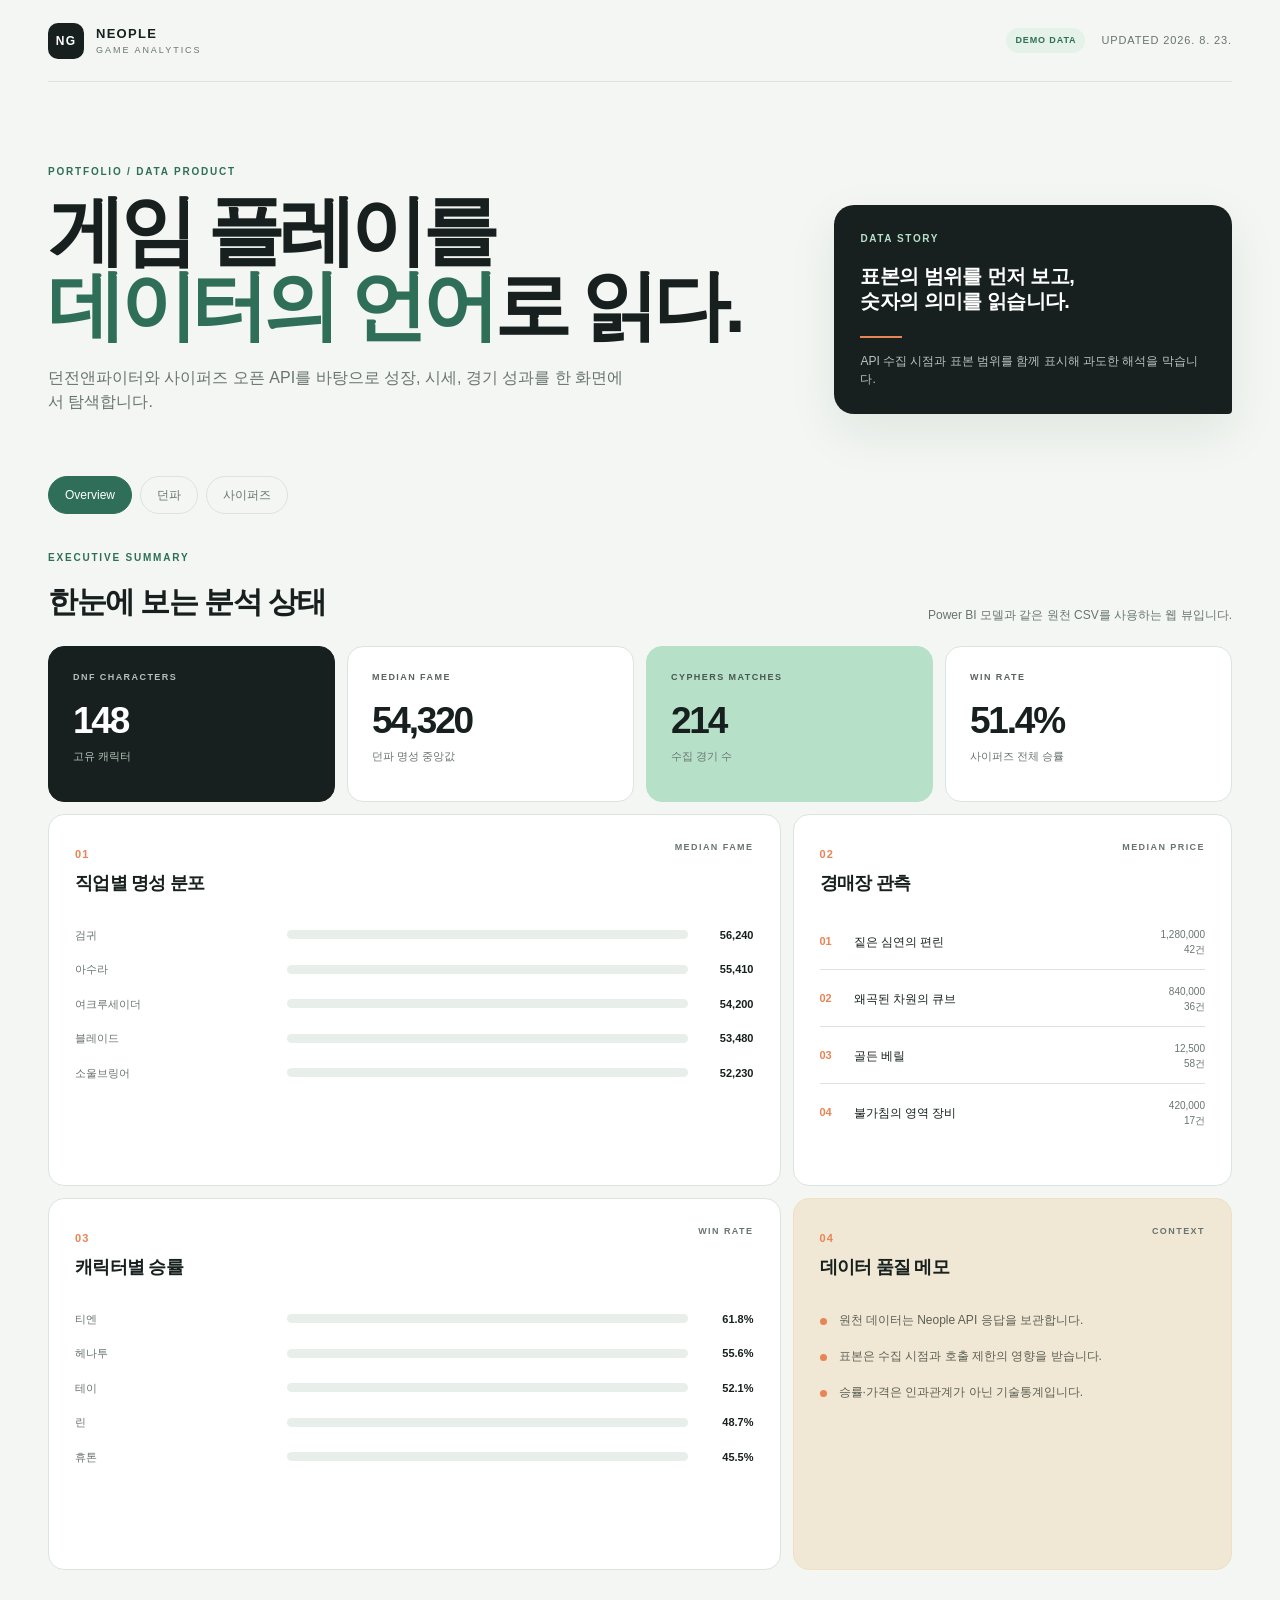
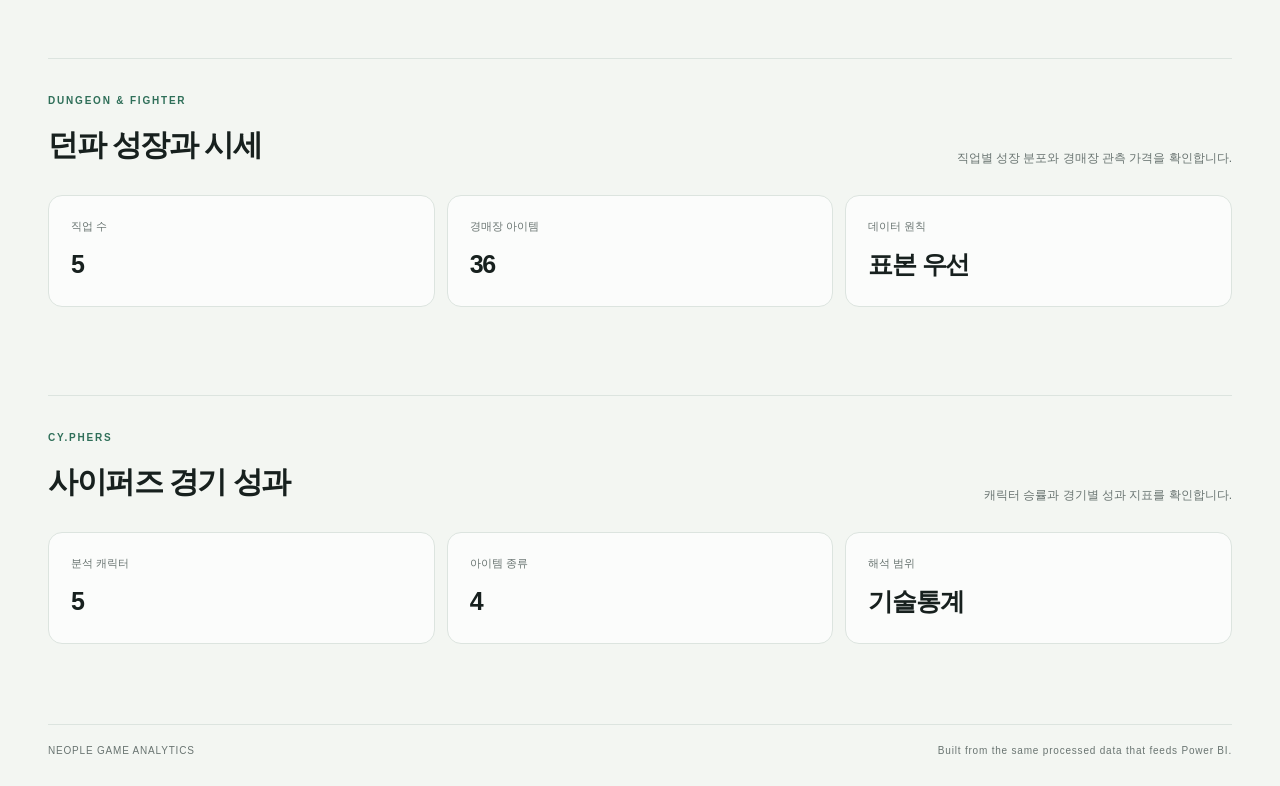
==== web/index.html @ d45e11d3 "feat: add web dashboard export and data integrity fixes" ====
<!doctype html>
<html lang="ko">
  <head>
    <meta charset="utf-8" />
    <meta name="viewport" content="width=device-width, initial-scale=1" />
    <meta name="description" content="Neople Game Analytics web dashboard" />
    <title>NEOPLE Game Analytics</title>
    <link rel="stylesheet" href="styles.css" />
  </head>
  <body>
    <div class="app-shell">
      <header class="topbar">
        <a class="brand" href="./" aria-label="Neople Game Analytics 홈">
          <span class="brand-mark">NG</span>
          <span>
            <strong>NEOPLE</strong>
            <small>GAME ANALYTICS</small>
          </span>
        </a>
        <div class="topbar-meta">
          <span id="sourceBadge" class="status-badge">DEMO DATA</span>
          <span id="generatedAt">업데이트 확인 중</span>
        </div>
      </header>

      <main>
        <section class="hero">
          <div class="hero-copy">
            <p class="eyebrow">PORTFOLIO / DATA PRODUCT</p>
            <h1>게임 플레이를<br /><em>데이터의 언어</em>로 읽다.</h1>
            <p class="hero-description">
              던전앤파이터와 사이퍼즈 오픈 API를 바탕으로 성장, 시세, 경기 성과를 한 화면에서 탐색합니다.
            </p>
          </div>
          <aside class="hero-note">
            <span class="note-kicker">DATA STORY</span>
            <strong>표본의 범위를 먼저 보고,<br />숫자의 의미를 읽습니다.</strong>
            <span class="note-line"></span>
            <p>API 수집 시점과 표본 범위를 함께 표시해 과도한 해석을 막습니다.</p>
          </aside>
        </section>

        <nav class="view-switcher" aria-label="분석 범위" role="tablist">
          <button class="view-button is-active" data-view="all" role="tab" aria-selected="true">Overview</button>
          <button class="view-button" data-view="dnf" role="tab" aria-selected="false">던파</button>
          <button class="view-button" data-view="cyphers" role="tab" aria-selected="false">사이퍼즈</button>
        </nav>

        <section id="overview" class="dashboard-section" aria-labelledby="overview-title">
          <div class="section-heading">
            <div>
              <p class="eyebrow">EXECUTIVE SUMMARY</p>
              <h2 id="overview-title">한눈에 보는 분석 상태</h2>
            </div>
            <p class="section-caption">Power BI 모델과 같은 원천 CSV를 사용하는 웹 뷰입니다.</p>
          </div>

          <div class="metric-grid">
            <article class="metric-card metric-card-dark">
              <span class="metric-label">DNF CHARACTERS</span>
              <strong id="dnfCharacters" class="metric-value">—</strong>
              <span class="metric-footnote">고유 캐릭터</span>
            </article>
            <article class="metric-card">
              <span class="metric-label">MEDIAN FAME</span>
              <strong id="dnfMedianFame" class="metric-value">—</strong>
              <span class="metric-footnote">던파 명성 중앙값</span>
            </article>
            <article class="metric-card metric-card-accent">
              <span class="metric-label">CYPHERS MATCHES</span>
              <strong id="cyphersMatches" class="metric-value">—</strong>
              <span class="metric-footnote">수집 경기 수</span>
            </article>
            <article class="metric-card">
              <span class="metric-label">WIN RATE</span>
              <strong id="cyphersWinRate" class="metric-value">—</strong>
              <span class="metric-footnote">사이퍼즈 전체 승률</span>
            </article>
          </div>

          <div class="content-grid content-grid-overview">
            <article class="panel panel-large" data-panel="dnf">
              <div class="panel-heading">
                <div>
                  <span class="panel-index">01</span>
                  <h3>직업별 명성 분포</h3>
                </div>
                <span class="panel-unit">MEDIAN FAME</span>
              </div>
              <div id="jobChart" class="bar-chart" aria-label="직업별 명성 중앙값"></div>
            </article>
            <article class="panel" data-panel="dnf">
              <div class="panel-heading">
                <div>
                  <span class="panel-index">02</span>
                  <h3>경매장 관측</h3>
                </div>
                <span class="panel-unit">MEDIAN PRICE</span>
              </div>
              <div id="auctionList" class="rank-list"></div>
            </article>
            <article class="panel panel-large" data-panel="cyphers">
              <div class="panel-heading">
                <div>
                  <span class="panel-index">03</span>
                  <h3>캐릭터별 승률</h3>
                </div>
                <span class="panel-unit">WIN RATE</span>
              </div>
              <div id="characterChart" class="bar-chart" aria-label="캐릭터별 승률"></div>
            </article>
            <article class="panel panel-quality" data-panel="all">
              <div class="panel-heading">
                <div>
                  <span class="panel-index">04</span>
                  <h3>데이터 품질 메모</h3>
                </div>
                <span class="panel-unit">CONTEXT</span>
              </div>
              <ul class="quality-list">
                <li><span class="quality-dot"></span><span>원천 데이터는 Neople API 응답을 보관합니다.</span></li>
                <li><span class="quality-dot"></span><span>표본은 수집 시점과 호출 제한의 영향을 받습니다.</span></li>
                <li><span class="quality-dot"></span><span>승률·가격은 인과관계가 아닌 기술통계입니다.</span></li>
              </ul>
            </article>
          </div>
        </section>

        <section id="dnf" class="detail-section" data-detail="dnf" aria-labelledby="dnf-title">
          <div class="detail-heading">
            <div><p class="eyebrow">DUNGEON &amp; FIGHTER</p><h2 id="dnf-title">던파 성장과 시세</h2></div>
            <p>직업별 성장 분포와 경매장 관측 가격을 확인합니다.</p>
          </div>
          <div class="detail-grid">
            <div class="detail-stat"><span>직업 수</span><strong id="dnfJobCount">—</strong></div>
            <div class="detail-stat"><span>경매장 아이템</span><strong id="dnfAuctionCount">—</strong></div>
            <div class="detail-stat"><span>데이터 원칙</span><strong>표본 우선</strong></div>
          </div>
        </section>

        <section id="cyphers" class="detail-section" data-detail="cyphers" aria-labelledby="cyphers-title">
          <div class="detail-heading">
            <div><p class="eyebrow">CY.PHERS</p><h2 id="cyphers-title">사이퍼즈 경기 성과</h2></div>
            <p>캐릭터 승률과 경기별 성과 지표를 확인합니다.</p>
          </div>
          <div class="detail-grid">
            <div class="detail-stat"><span>분석 캐릭터</span><strong id="cyphersCharacterCount">—</strong></div>
            <div class="detail-stat"><span>아이템 종류</span><strong id="cyphersItemCount">—</strong></div>
            <div class="detail-stat"><span>해석 범위</span><strong>기술통계</strong></div>
          </div>
        </section>

        <div id="loadError" class="load-error" hidden>
          데이터를 불러오지 못했습니다. `python -m src.web_export`를 실행해 웹용 데이터를 생성한 뒤 다시 열어주세요.
        </div>
      </main>

      <footer>
        <span>NEOPLE GAME ANALYTICS</span>
        <span>Built from the same processed data that feeds Power BI.</span>
      </footer>
    </div>
    <script src="app.js" defer></script>
  </body>
</html>
---- web/styles.css ----
:root {
  --ink: #17201e;
  --muted: #697471;
  --paper: #f3f6f2;
  --card: #ffffff;
  --line: #dce4df;
  --green: #2f6f59;
  --mint: #b6e0c8;
  --orange: #e88455;
  --yellow: #f2c86b;
  --shadow: 0 18px 50px rgba(29, 55, 44, 0.08);
}

* { box-sizing: border-box; }

html { scroll-behavior: smooth; }

body {
  margin: 0;
  color: var(--ink);
  background: var(--paper);
  font-family: "Pretendard", "Noto Sans KR", "Segoe UI", sans-serif;
  line-height: 1.5;
}

button, a { font: inherit; }

a { color: inherit; text-decoration: none; }

.app-shell { max-width: 1440px; margin: 0 auto; padding: 0 48px; }

.topbar {
  min-height: 82px;
  display: flex;
  align-items: center;
  justify-content: space-between;
  border-bottom: 1px solid var(--line);
}

.brand { display: inline-flex; align-items: center; gap: 12px; letter-spacing: .08em; }
.brand-mark { display: grid; place-items: center; width: 36px; height: 36px; color: #fff; background: var(--ink); border-radius: 10px; font-size: 12px; font-weight: 800; }
.brand strong, .brand small { display: block; }
.brand strong { font-size: 13px; }
.brand small { margin-top: 1px; color: var(--muted); font-size: 9px; letter-spacing: .22em; }
.topbar-meta { display: flex; align-items: center; gap: 16px; color: var(--muted); font-size: 11px; letter-spacing: .08em; text-transform: uppercase; }
.status-badge { padding: 6px 9px; color: var(--green); background: #e5f2e9; border-radius: 999px; font-size: 9px; font-weight: 800; }

.hero { display: grid; grid-template-columns: minmax(0, 1.3fr) minmax(280px, .7fr); gap: 48px; align-items: end; padding: 82px 0 62px; }
.eyebrow { margin: 0 0 14px; color: var(--green); font-size: 10px; font-weight: 800; letter-spacing: .18em; }
h1, h2, h3, p { margin-top: 0; }
h1 { max-width: 760px; margin-bottom: 22px; font-size: clamp(44px, 6vw, 82px); line-height: .98; letter-spacing: -.07em; }
h1 em { color: var(--green); font-style: normal; }
.hero-description { max-width: 580px; margin-bottom: 0; color: var(--muted); font-size: 16px; }
.hero-note { padding: 26px; background: var(--ink); color: #fff; border-radius: 20px 20px 4px 20px; box-shadow: var(--shadow); }
.note-kicker { display: block; margin-bottom: 18px; color: var(--mint); font-size: 10px; font-weight: 800; letter-spacing: .16em; }
.hero-note strong { display: block; font-size: 20px; line-height: 1.25; letter-spacing: -.03em; }
.note-line { display: block; width: 42px; height: 2px; margin: 22px 0 14px; background: var(--orange); }
.hero-note p { margin-bottom: 0; color: #b7c5be; font-size: 12px; }

.view-switcher { display: flex; gap: 8px; margin-bottom: 36px; }
.view-button { padding: 9px 16px; color: var(--muted); background: transparent; border: 1px solid var(--line); border-radius: 999px; cursor: pointer; font-size: 12px; transition: .2s ease; }
.view-button:hover, .view-button:focus-visible { color: var(--ink); border-color: var(--ink); outline: none; }
.view-button.is-active { color: #fff; background: var(--green); border-color: var(--green); }

.section-heading, .detail-heading, .panel-heading { display: flex; align-items: end; justify-content: space-between; gap: 24px; }
.section-heading { margin-bottom: 22px; }
h2 { margin-bottom: 0; font-size: 30px; letter-spacing: -.05em; }
h3 { margin: 5px 0 0; font-size: 18px; letter-spacing: -.04em; }
.section-caption, .detail-heading > p { max-width: 330px; margin: 0; color: var(--muted); font-size: 12px; text-align: right; }

.metric-grid { display: grid; grid-template-columns: repeat(4, 1fr); gap: 12px; margin-bottom: 12px; }
.metric-card { min-height: 156px; padding: 24px; background: var(--card); border: 1px solid var(--line); border-radius: 16px; }
.metric-card-dark { color: #fff; background: var(--ink); border-color: var(--ink); }
.metric-card-accent { background: var(--mint); border-color: var(--mint); }
.metric-label, .panel-unit { font-size: 9px; font-weight: 800; letter-spacing: .16em; }
.metric-label { display: block; opacity: .7; }
.metric-value { display: block; margin: 18px 0 4px; font-size: 37px; line-height: 1; letter-spacing: -.06em; }
.metric-footnote { color: var(--muted); font-size: 11px; }
.metric-card-dark .metric-footnote { color: #b7c5be; }

.content-grid { display: grid; grid-template-columns: 1.25fr .75fr; gap: 12px; }
.panel { min-height: 320px; padding: 26px; background: var(--card); border: 1px solid var(--line); border-radius: 16px; }
.panel-large { min-height: 372px; }
.panel-quality { background: #f0e8d5; border-color: #eee1c3; }
.panel-heading { align-items: start; margin-bottom: 30px; }
.panel-index { color: var(--orange); font-size: 11px; font-weight: 800; letter-spacing: .1em; }
.panel-unit { color: var(--muted); white-space: nowrap; }

.bar-chart { display: grid; gap: 18px; }
.bar-row { display: grid; grid-template-columns: minmax(100px, 1fr) 2fr 54px; align-items: center; gap: 12px; font-size: 11px; }
.bar-label { overflow: hidden; color: var(--muted); text-overflow: ellipsis; white-space: nowrap; }
.bar-track { height: 9px; overflow: hidden; background: #e8eeea; border-radius: 99px; }
.bar-fill { height: 100%; background: var(--green); border-radius: inherit; }
.bar-fill.orange { background: var(--orange); }
.bar-value { color: var(--ink); font-size: 11px; font-weight: 800; text-align: right; }
.empty-state { padding: 28px 0; color: var(--muted); font-size: 12px; }
.rank-list { display: grid; gap: 14px; }
.rank-item { display: grid; grid-template-columns: 24px 1fr auto; align-items: center; gap: 10px; padding-bottom: 12px; border-bottom: 1px solid var(--line); }
.rank-item:last-child { border-bottom: 0; }
.rank-number { color: var(--orange); font-size: 11px; font-weight: 800; }
.rank-name { overflow: hidden; text-overflow: ellipsis; white-space: nowrap; font-size: 12px; }
.rank-meta { color: var(--muted); font-size: 10px; text-align: right; }
.quality-list { display: grid; gap: 18px; margin: 0; padding: 0; list-style: none; }
.quality-list li { display: flex; gap: 12px; color: #5b5f54; font-size: 12px; }
.quality-dot { flex: 0 0 auto; width: 7px; height: 7px; margin-top: 7px; background: var(--orange); border-radius: 50%; }

.detail-section { margin: 88px 0 0; padding: 34px 0 0; border-top: 1px solid var(--line); }
.detail-heading { margin-bottom: 28px; }
.detail-grid { display: grid; grid-template-columns: repeat(3, 1fr); gap: 12px; }
.detail-stat { padding: 22px; background: rgba(255,255,255,.7); border: 1px solid var(--line); border-radius: 14px; }
.detail-stat span { display: block; margin-bottom: 12px; color: var(--muted); font-size: 11px; }
.detail-stat strong { font-size: 25px; letter-spacing: -.05em; }
.load-error { margin: 32px 0; padding: 18px; color: #8a4328; background: #f9e6dc; border: 1px solid #f0c9b7; border-radius: 12px; font-size: 13px; }

footer { display: flex; justify-content: space-between; gap: 20px; margin: 80px 0 28px; padding-top: 18px; border-top: 1px solid var(--line); color: var(--muted); font-size: 10px; letter-spacing: .08em; }

[hidden] { display: none !important; }

@media (max-width: 900px) {
  .app-shell { padding: 0 22px; }
  .hero { grid-template-columns: 1fr; gap: 30px; padding: 56px 0 42px; }
  .metric-grid { grid-template-columns: repeat(2, 1fr); }
  .content-grid { grid-template-columns: 1fr; }
}

@media (max-width: 560px) {
  .topbar { align-items: start; flex-direction: column; gap: 14px; padding: 20px 0; }
  .topbar-meta { width: 100%; justify-content: space-between; }
  h1 { font-size: 50px; }
  .section-heading, .detail-heading { align-items: start; flex-direction: column; }
  .section-caption, .detail-heading > p { text-align: left; }
  .metric-grid, .detail-grid { grid-template-columns: 1fr 1fr; }
  .metric-card { min-height: 132px; padding: 18px; }
  .metric-value { font-size: 29px; }
  .bar-row { grid-template-columns: 94px 1fr 46px; gap: 8px; }
  footer { flex-direction: column; }
}
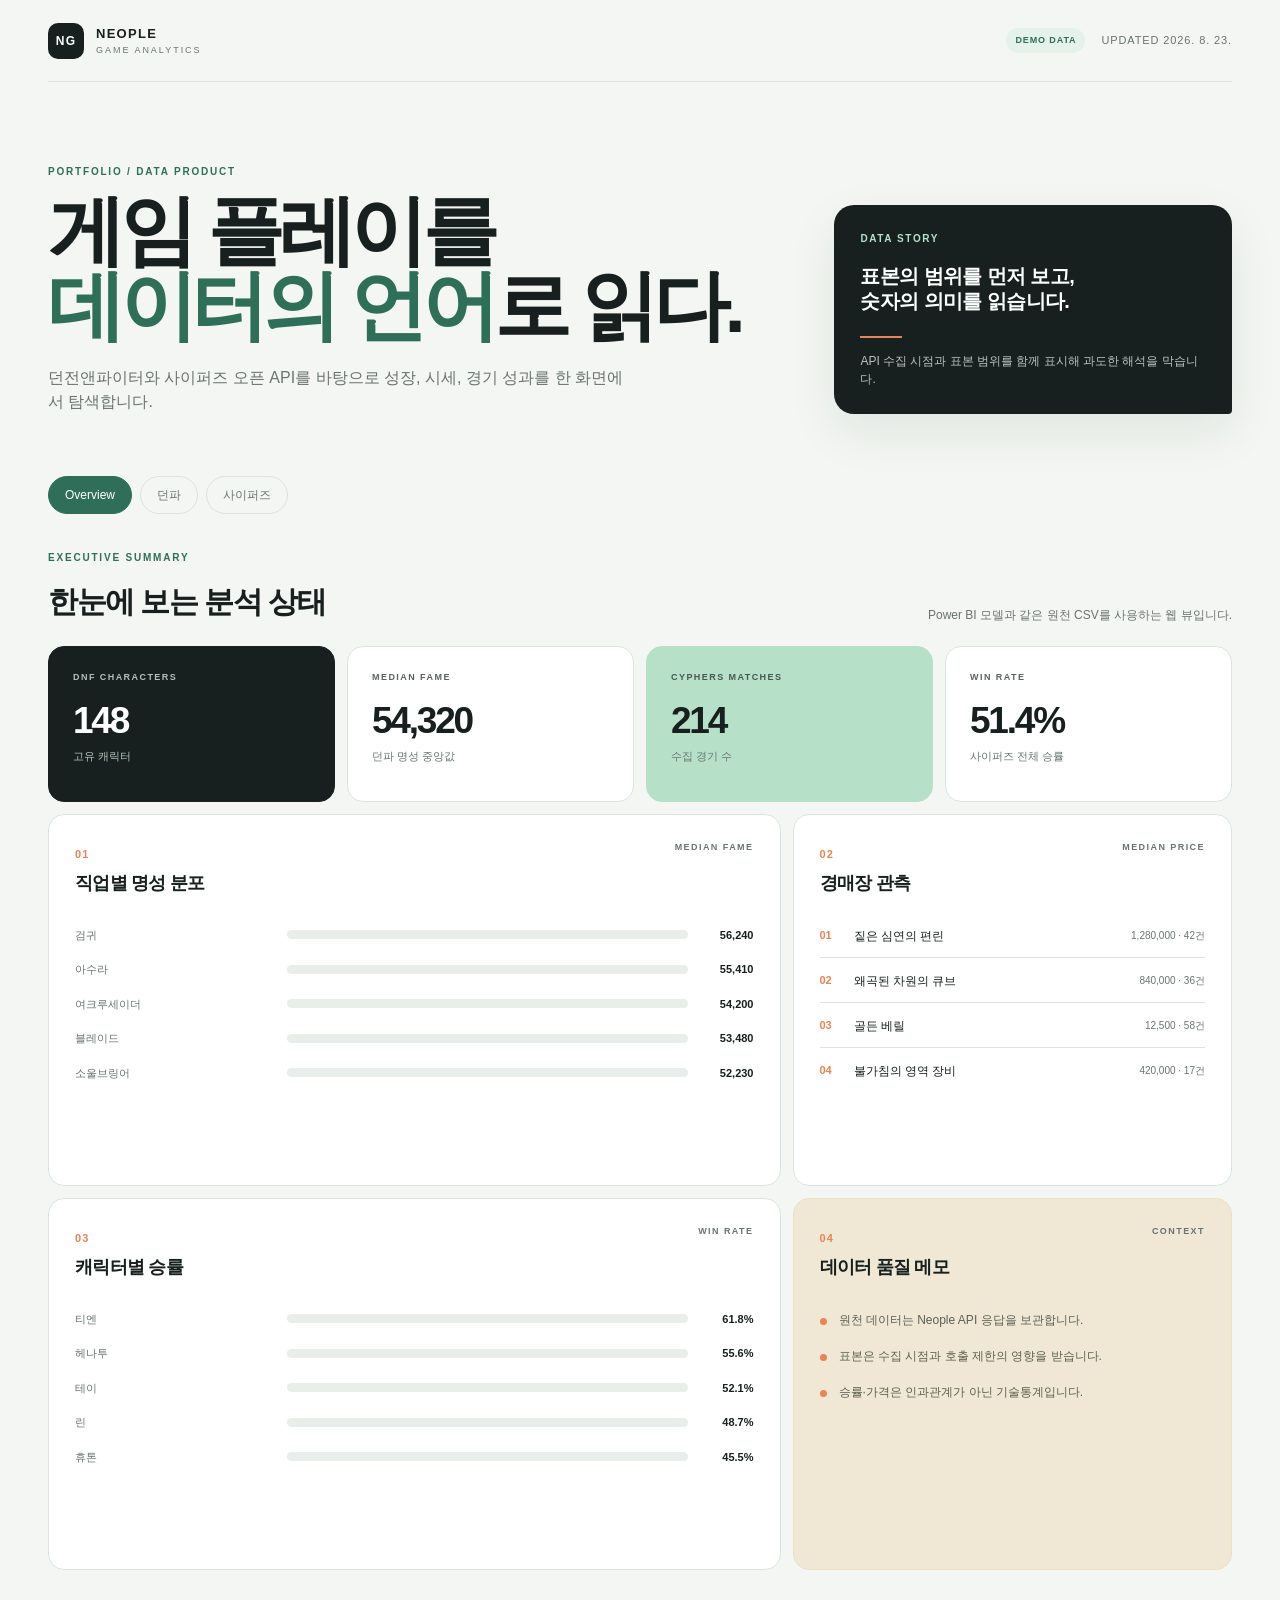
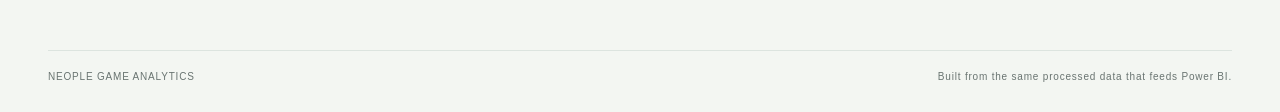
==== commit 4c898021: "feat: complete current static analytics portfolio" ====
--- a/web/index.html
+++ b/web/index.html
@@ -129,25 +129,93 @@
         <section id="dnf" class="detail-section" data-detail="dnf" aria-labelledby="dnf-title">
           <div class="detail-heading">
             <div><p class="eyebrow">DUNGEON &amp; FIGHTER</p><h2 id="dnf-title">던파 성장과 시세</h2></div>
-            <p>직업별 성장 분포와 경매장 관측 가격을 확인합니다.</p>
+            <p>직업별 성장 격차가 장비 채택·명성 구간과 함께 나타나는지 확인합니다.</p>
           </div>
           <div class="detail-grid">
-            <div class="detail-stat"><span>직업 수</span><strong id="dnfJobCount">—</strong></div>
+            <div class="detail-stat"><span>분석 캐릭터</span><strong id="dnfJobCount">—</strong></div>
             <div class="detail-stat"><span>경매장 아이템</span><strong id="dnfAuctionCount">—</strong></div>
-            <div class="detail-stat"><span>데이터 원칙</span><strong>표본 우선</strong></div>
-          </div>
+            <div class="detail-stat"><span>이벤트 유형</span><strong id="dnfTimelineCount">—</strong></div>
+          </div>
+          <div class="filter-bar">
+            <label for="dnfJobFilter">직업 검색</label>
+            <input id="dnfJobFilter" type="search" placeholder="예: 검귀" autocomplete="off" />
+            <label for="auctionSort">경매장 정렬</label>
+            <select id="auctionSort">
+              <option value="median">중앙 거래가</option>
+              <option value="volatility">변동계수</option>
+              <option value="observations">관측 수</option>
+            </select>
+          </div>
+          <div class="analysis-grid">
+            <article class="panel panel-large">
+              <div class="panel-heading"><div><span class="panel-index">01</span><h3>명성 구간별 캐릭터 수</h3></div><span class="panel-unit">DISTRIBUTION</span></div>
+              <div id="fameBandChart" class="bar-chart" aria-label="명성 구간별 캐릭터 수"></div>
+            </article>
+            <article class="panel">
+              <div class="panel-heading"><div><span class="panel-index">02</span><h3>장비 채택과 명성</h3></div><span class="panel-unit">ADOPTION</span></div>
+              <div id="equipmentList" class="rank-list"></div>
+            </article>
+            <article class="panel panel-large">
+              <div class="panel-heading"><div><span class="panel-index">03</span><h3>경매장 가격과 변동성</h3></div><span class="panel-unit">MEDIAN / CV</span></div>
+              <div id="auctionTable" class="data-table"></div>
+            </article>
+            <article class="panel">
+              <div class="panel-heading"><div><span class="panel-index">04</span><h3>타임라인 관측</h3></div><span class="panel-unit">EVENTS</span></div>
+              <div id="timelineList" class="rank-list"></div>
+            </article>
+          </div>
+          <div class="table-wrap">
+            <table id="jobTable">
+              <caption>직업별 명성 분포</caption>
+              <thead><tr><th scope="col">직업</th><th scope="col">캐릭터</th><th scope="col">중앙값</th><th scope="col">IQR</th><th scope="col">평균</th></tr></thead>
+              <tbody></tbody>
+            </table>
+          </div>
+          <p class="analysis-note">해석: 관측된 명성 차이와 장비 채택의 동반 패턴만 제시하며, 장비가 성장을 일으켰다고 단정하지 않습니다.</p>
         </section>
 
         <section id="cyphers" class="detail-section" data-detail="cyphers" aria-labelledby="cyphers-title">
           <div class="detail-heading">
             <div><p class="eyebrow">CY.PHERS</p><h2 id="cyphers-title">사이퍼즈 경기 성과</h2></div>
-            <p>캐릭터 승률과 경기별 성과 지표를 확인합니다.</p>
+            <p>공식 표본의 캐릭터 승률과 아이템 조합의 관측 성과를 비교합니다.</p>
           </div>
           <div class="detail-grid">
             <div class="detail-stat"><span>분석 캐릭터</span><strong id="cyphersCharacterCount">—</strong></div>
             <div class="detail-stat"><span>아이템 종류</span><strong id="cyphersItemCount">—</strong></div>
-            <div class="detail-stat"><span>해석 범위</span><strong>기술통계</strong></div>
-          </div>
+            <div class="detail-stat"><span>최소 아이템 표본</span><strong id="cyphersMinItemMatches">—</strong></div>
+          </div>
+          <div class="filter-bar">
+            <label for="cyphersMinMatches">캐릭터 최소 경기</label>
+            <select id="cyphersMinMatches">
+              <option value="0">전체</option>
+              <option value="10" selected>10경기</option>
+              <option value="20">20경기</option>
+            </select>
+            <label class="checkbox-label"><input id="cyphersEnoughOnly" type="checkbox" /> 충분한 표본만</label>
+          </div>
+          <div class="analysis-grid">
+            <article class="panel panel-large">
+              <div class="panel-heading"><div><span class="panel-index">01</span><h3>캐릭터별 승률과 경기 수</h3></div><span class="panel-unit">WIN RATE</span></div>
+              <div id="cyphersCharacterTable" class="data-table"></div>
+            </article>
+            <article class="panel">
+              <div class="panel-heading"><div><span class="panel-index">02</span><h3>아이템별 관측</h3></div><span class="panel-unit">ITEM USAGE</span></div>
+              <div id="cyphersItemList" class="rank-list"></div>
+            </article>
+            <article class="panel panel-large">
+              <div class="panel-heading"><div><span class="panel-index">03</span><h3>캐릭터 기준 대비 아이템 성과</h3></div><span class="panel-unit">LIFT / PP</span></div>
+              <div id="cyphersItemPerformance" class="data-table"></div>
+            </article>
+            <article class="panel">
+              <div class="panel-heading"><div><span class="panel-index">04</span><h3>해석 주의</h3></div><span class="panel-unit">CONTEXT</span></div>
+              <ul class="quality-list">
+                <li><span class="quality-dot"></span><span>아이템 성과는 캐릭터 기준 승률과 비교한 관측치입니다.</span></li>
+                <li><span class="quality-dot"></span><span>최소 표본 10경기 미만 조합은 후보 해석에서 제외합니다.</span></li>
+                <li><span class="quality-dot"></span><span>상위 랭커 표본을 전체 이용자 모집단으로 일반화하지 않습니다.</span></li>
+              </ul>
+            </article>
+          </div>
+          <p class="analysis-note">해석: 공식 랭킹과 상위 플레이어 표본이 어긋나는 지점을 후속 분석 대상으로 제시하며, 아이템 효과의 인과관계는 검증하지 않습니다.</p>
         </section>
 
         <div id="loadError" class="load-error" hidden>
--- a/web/styles.css
+++ b/web/styles.css
@@ -79,6 +79,7 @@
 .metric-card-dark .metric-footnote { color: #b7c5be; }
 
 .content-grid { display: grid; grid-template-columns: 1.25fr .75fr; gap: 12px; }
+.analysis-grid { display: grid; grid-template-columns: 1.25fr .75fr; gap: 12px; margin-top: 12px; }
 .panel { min-height: 320px; padding: 26px; background: var(--card); border: 1px solid var(--line); border-radius: 16px; }
 .panel-large { min-height: 372px; }
 .panel-quality { background: #f0e8d5; border-color: #eee1c3; }
@@ -110,6 +111,25 @@
 .detail-stat { padding: 22px; background: rgba(255,255,255,.7); border: 1px solid var(--line); border-radius: 14px; }
 .detail-stat span { display: block; margin-bottom: 12px; color: var(--muted); font-size: 11px; }
 .detail-stat strong { font-size: 25px; letter-spacing: -.05em; }
+.filter-bar { display: flex; align-items: center; flex-wrap: wrap; gap: 10px 12px; margin: 22px 0 12px; color: var(--muted); font-size: 11px; }
+.filter-bar label:not(.checkbox-label) { margin-left: 10px; }
+.filter-bar label:first-child { margin-left: 0; }
+.filter-bar input, .filter-bar select { min-height: 34px; padding: 6px 10px; color: var(--ink); background: var(--card); border: 1px solid var(--line); border-radius: 8px; font-size: 12px; }
+.filter-bar input:focus-visible, .filter-bar select:focus-visible { outline: 2px solid var(--orange); outline-offset: 2px; }
+.checkbox-label { display: inline-flex; align-items: center; gap: 7px; margin-left: auto; }
+.checkbox-label input { accent-color: var(--green); }
+.data-table { overflow-x: auto; }
+.data-table table, .table-wrap table { width: 100%; border-collapse: collapse; font-size: 11px; }
+.data-table th, .data-table td, .table-wrap th, .table-wrap td { padding: 11px 8px; border-bottom: 1px solid var(--line); text-align: right; white-space: nowrap; }
+.data-table th:first-child, .data-table td:first-child, .table-wrap th:first-child, .table-wrap td:first-child { text-align: left; }
+.data-table thead th, .table-wrap thead th { color: var(--muted); font-size: 9px; font-weight: 800; letter-spacing: .08em; text-transform: uppercase; }
+.data-table tbody th, .table-wrap tbody th { color: var(--ink); font-weight: 700; }
+.data-table tbody tr:last-child th, .data-table tbody tr:last-child td, .table-wrap tbody tr:last-child th, .table-wrap tbody tr:last-child td { border-bottom: 0; }
+.table-wrap { margin-top: 12px; padding: 20px 26px; overflow-x: auto; background: var(--card); border: 1px solid var(--line); border-radius: 16px; }
+.table-wrap caption { margin-bottom: 14px; color: var(--muted); font-size: 10px; font-weight: 800; letter-spacing: .12em; text-align: left; text-transform: uppercase; }
+.sample-ok { color: var(--green); font-weight: 700; }
+.sample-warning { color: #a76027; font-size: 10px; }
+.analysis-note { margin: 14px 0 0; color: var(--muted); font-size: 11px; }
 .load-error { margin: 32px 0; padding: 18px; color: #8a4328; background: #f9e6dc; border: 1px solid #f0c9b7; border-radius: 12px; font-size: 13px; }
 
 footer { display: flex; justify-content: space-between; gap: 20px; margin: 80px 0 28px; padding-top: 18px; border-top: 1px solid var(--line); color: var(--muted); font-size: 10px; letter-spacing: .08em; }
@@ -120,7 +140,7 @@
   .app-shell { padding: 0 22px; }
   .hero { grid-template-columns: 1fr; gap: 30px; padding: 56px 0 42px; }
   .metric-grid { grid-template-columns: repeat(2, 1fr); }
-  .content-grid { grid-template-columns: 1fr; }
+  .content-grid, .analysis-grid { grid-template-columns: 1fr; }
 }
 
 @media (max-width: 560px) {
@@ -133,5 +153,10 @@
   .metric-card { min-height: 132px; padding: 18px; }
   .metric-value { font-size: 29px; }
   .bar-row { grid-template-columns: 94px 1fr 46px; gap: 8px; }
+  .filter-bar { align-items: stretch; flex-direction: column; }
+  .filter-bar label:not(.checkbox-label) { margin-left: 0; }
+  .filter-bar input, .filter-bar select { width: 100%; }
+  .checkbox-label { margin-left: 0; }
+  .table-wrap { padding: 18px 14px; }
   footer { flex-direction: column; }
 }
